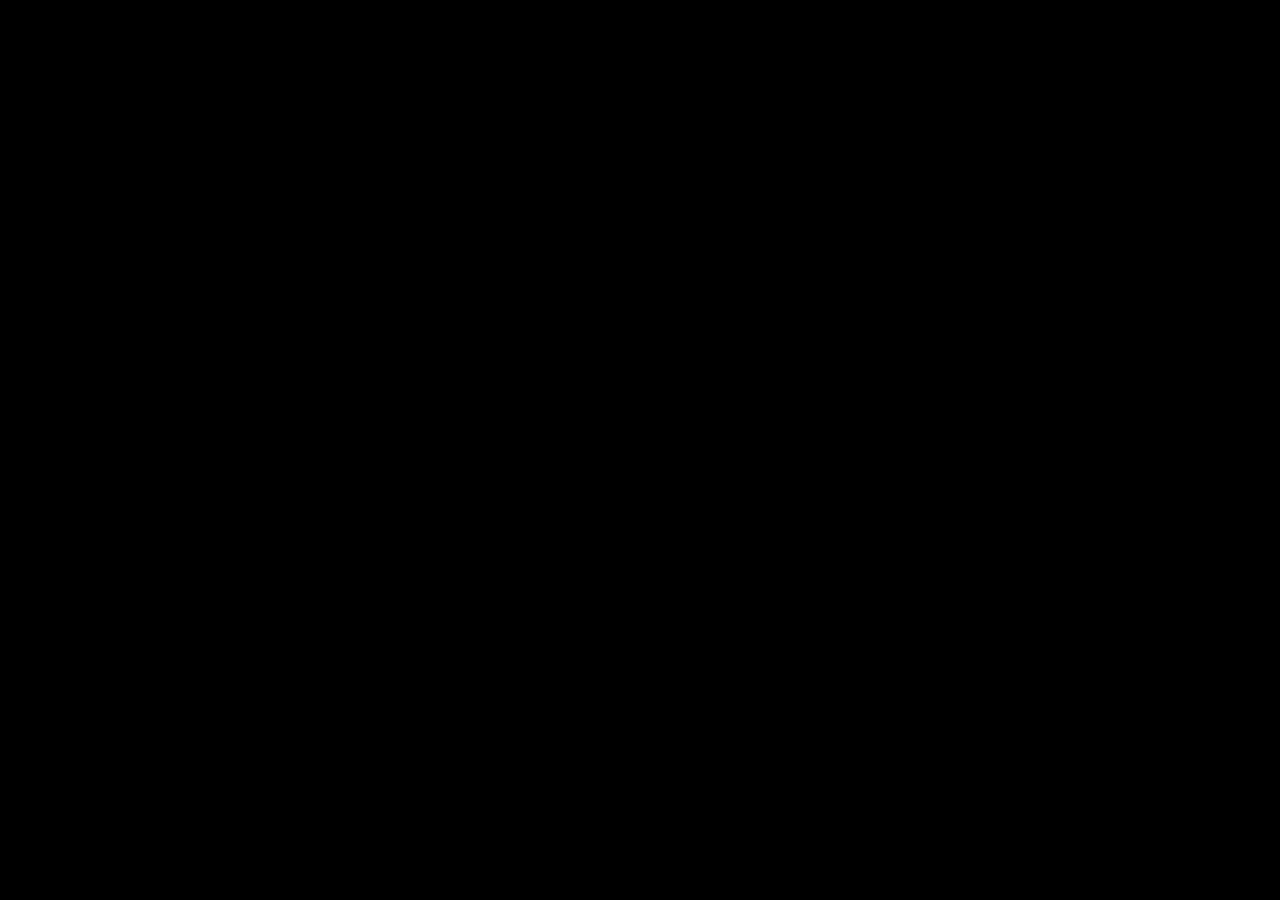
==== app/src/main/assets/web/index.html @ 659aedbf "Initial commit: Nullsave Android App with GitHub Actions build" ====
}<!doctype html><html lang="en"><head><meta charset="utf-8"/><meta name="viewport" content="width=device-width,initial-scale=1"/><title>Nullsave</title><style>*{margin:0;padding:0;box-sizing:border-box}body{background:#000;overflow:hidden}</style><script defer="defer" src="/static/js/main.8f9b6f5f.js"></script><link href="/static/css/main.c335e7bf.css" rel="stylesheet"></head><body><div id="root"></div></body></html
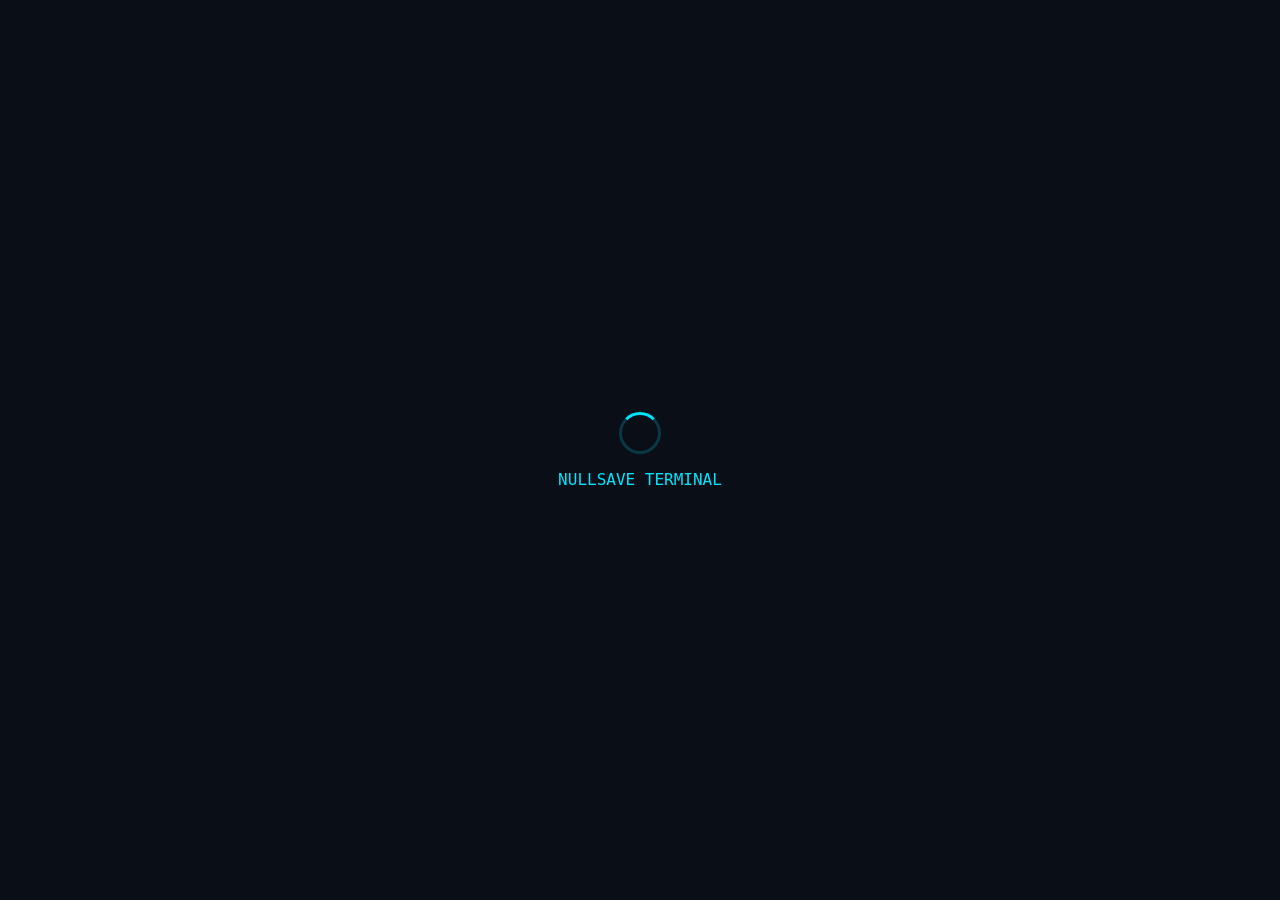
==== commit c33af2ec: "Fix black screen: inject mkElectron polyfill and direct local asset routing" ====
--- a/app/src/main/assets/web/index.html
+++ b/app/src/main/assets/web/index.html
@@ -1 +1,100 @@
-}<!doctype html><html lang="en"><head><meta charset="utf-8"/><meta name="viewport" content="width=device-width,initial-scale=1"/><title>Nullsave</title><style>*{margin:0;padding:0;box-sizing:border-box}body{background:#000;overflow:hidden}</style><script defer="defer" src="/static/js/main.8f9b6f5f.js"></script><link href="/static/css/main.c335e7bf.css" rel="stylesheet"></head><body><div id="root"></div></body></html+<!doctype html>
+<html lang="en">
+<head>
+  <meta charset="utf-8"/>
+  <meta name="viewport" content="width=device-width,initial-scale=1,maximum-scale=1,user-scalable=no"/>
+  <title>Nullsave</title>
+  <style>
+    * { margin:0; padding:0; box-sizing:border-box; }
+    html, body, #root { width:100%; height:100%; background:#0a0e17; color:#fff; overflow:hidden; }
+    #loading-splash {
+      position: fixed; inset: 0; display: flex; flex-direction: column;
+      align-items: center; justify-content: center; background: #0a0e17;
+      color: #00e5ff; font-family: monospace; font-size: 16px; z-index: 99999;
+      transition: opacity 0.5s ease;
+    }
+    .spinner {
+      width: 42px; height: 42px; border: 3px solid rgba(0,229,255,0.2);
+      border-top-color: #00e5ff; border-radius: 50%;
+      animation: spin 0.8s linear infinite; margin-bottom: 16px;
+    }
+    @keyframes spin { to { transform: rotate(360deg); } }
+  </style>
+  <script>
+    // Electron Polyfill for Mobile Environment
+    window.mkElectron = {
+      isElectron: true,
+      launchSecret: "nullsave-mobile-bridge",
+      openInNewWindow: function(data) { console.log("[Nullsave] openInNewWindow:", data); },
+      openExternal: function(url) { window.open(url, "_blank"); },
+      saveScreenshot: async function() { return { saved: false }; },
+      exportLog: async function() { return { saved: false }; },
+      fetchTrumpNews: async function() { return { ok: true, articles: [] }; },
+      getTermsAcceptance: async function() { return { version: 2, at: Date.now(), appVersion: "2.45.0" }; },
+      openAgreementView: async function() { return { ok: true }; },
+      openReportWindow: async function(key) { console.log("[Nullsave] openReportWindow:", key); return { ok: true }; },
+      openLearnWindow: async function(slug) { console.log("[Nullsave] openLearnWindow:", slug); return { ok: true }; },
+      googleSignIn: async function() { return { ok: false, error: "not_supported" }; },
+      appleSignIn: async function() { return { ok: false, error: "not_supported" }; },
+      secureSavePassword: async function(email, password) {
+        try {
+          localStorage.setItem("__ns_email", email);
+          localStorage.setItem("__ns_pass", password);
+        } catch(e) {}
+        return { ok: true };
+      },
+      secureLoadPassword: async function() {
+        try {
+          return {
+            ok: true,
+            email: localStorage.getItem("__ns_email") || "",
+            password: localStorage.getItem("__ns_pass") || ""
+          };
+        } catch(e) {
+          return { ok: true, email: "", password: "" };
+        }
+      },
+      secureClearPassword: async function() {
+        try {
+          localStorage.removeItem("__ns_email");
+          localStorage.removeItem("__ns_pass");
+        } catch(e) {}
+        return { ok: true };
+      },
+      downloadAndInstall: async function() { return { ok: false }; }
+    };
+
+    // Auto-remove splash when React mounts
+    window.addEventListener("DOMContentLoaded", function() {
+      var checkInterval = setInterval(function() {
+        var root = document.getElementById("root");
+        if (root && root.children.length > 0) {
+          var splash = document.getElementById("loading-splash");
+          if (splash) {
+            splash.style.opacity = "0";
+            setTimeout(function() { splash.remove(); }, 500);
+          }
+          clearInterval(checkInterval);
+        }
+      }, 100);
+      setTimeout(function() {
+        var splash = document.getElementById("loading-splash");
+        if (splash) { splash.remove(); }
+      }, 8000);
+    });
+
+    window.onerror = function(msg, url, line, col, error) {
+      console.error("[Nullsave JS Error]", msg, "at", url, ":", line);
+    };
+  </script>
+  <script defer="defer" src="/static/js/main.8f9b6f5f.js"></script>
+  <link href="/static/css/main.c335e7bf.css" rel="stylesheet"/>
+</head>
+<body>
+  <div id="loading-splash">
+    <div class="spinner"></div>
+    <div>NULLSAVE TERMINAL</div>
+  </div>
+  <div id="root"></div>
+</body>
+</html>
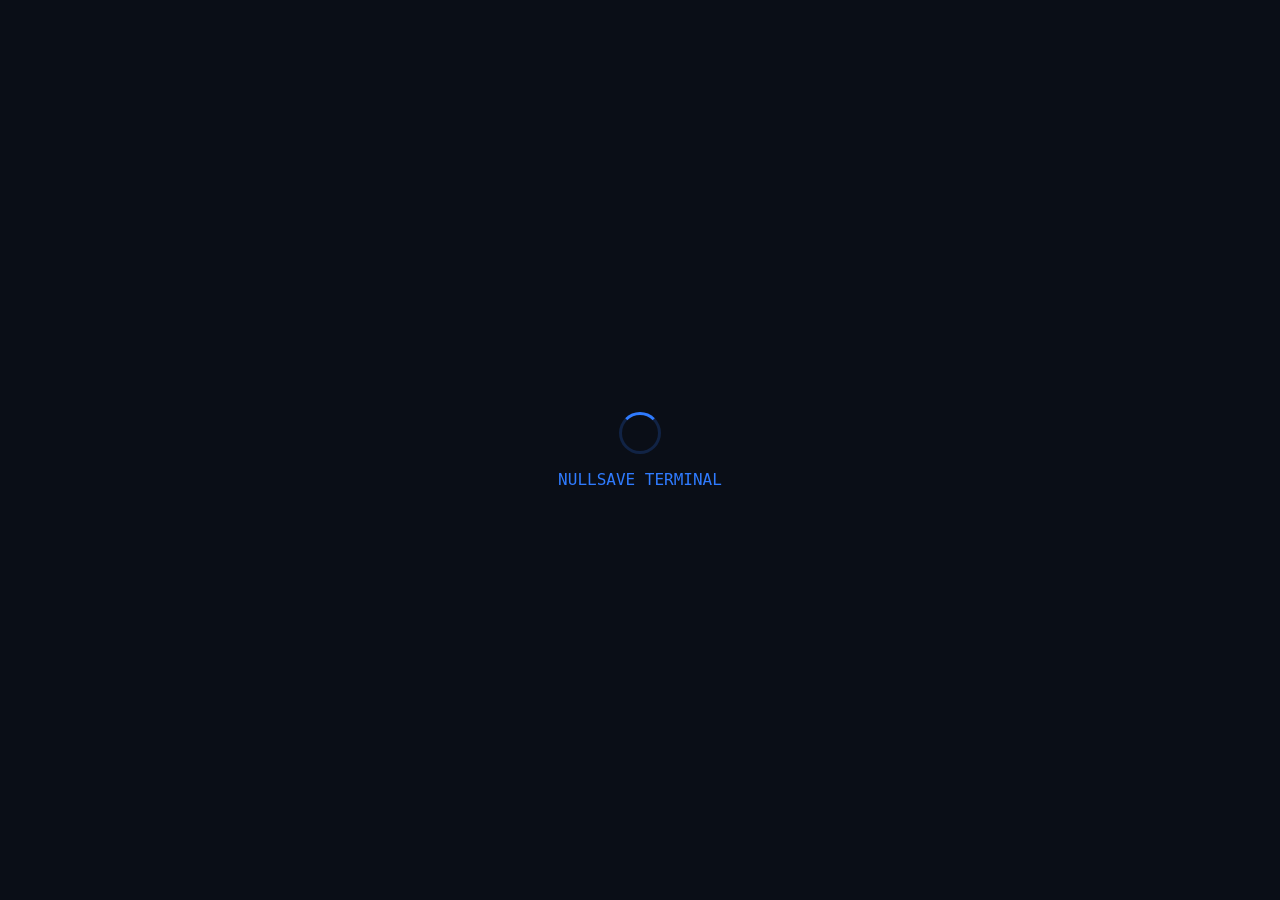
==== commit 2342e208: "Rebrand to NullSave, switch to ONE+ Blue theme, and decouple to private local API" ====
--- a/app/src/main/assets/web/index.html
+++ b/app/src/main/assets/web/index.html
@@ -10,12 +10,12 @@
     #loading-splash {
       position: fixed; inset: 0; display: flex; flex-direction: column;
       align-items: center; justify-content: center; background: #0a0e17;
-      color: #00e5ff; font-family: monospace; font-size: 16px; z-index: 99999;
+      color: #2f7bff; font-family: monospace; font-size: 16px; z-index: 99999;
       transition: opacity 0.5s ease;
     }
     .spinner {
-      width: 42px; height: 42px; border: 3px solid rgba(0,229,255,0.2);
-      border-top-color: #00e5ff; border-radius: 50%;
+      width: 42px; height: 42px; border: 3px solid rgba(47,123,255,0.2);
+      border-top-color: #2f7bff; border-radius: 50%;
       animation: spin 0.8s linear infinite; margin-bottom: 16px;
     }
     @keyframes spin { to { transform: rotate(360deg); } }
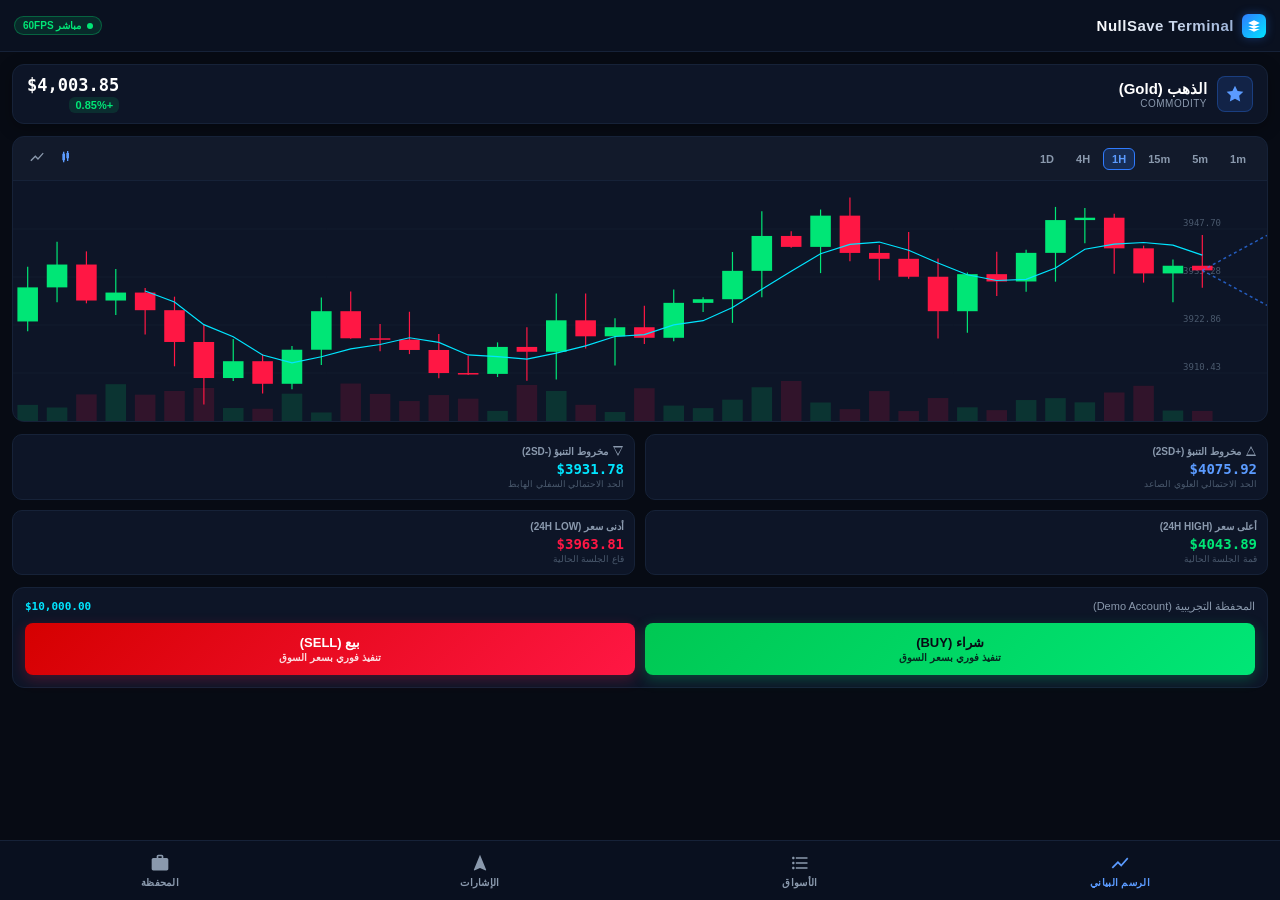
==== commit 85a4ccaa: "Deploy ultra-smooth native mobile terminal with real-time live Gold, Crypto, Forex feeds and interac" ====
--- a/app/src/main/assets/web/index.html
+++ b/app/src/main/assets/web/index.html
@@ -1,100 +1,227 @@
 <!doctype html>
-<html lang="en">
+<html lang="ar" dir="rtl">
 <head>
   <meta charset="utf-8"/>
-  <meta name="viewport" content="width=device-width,initial-scale=1,maximum-scale=1,user-scalable=no"/>
-  <title>Nullsave</title>
-  <style>
-    * { margin:0; padding:0; box-sizing:border-box; }
-    html, body, #root { width:100%; height:100%; background:#0a0e17; color:#fff; overflow:hidden; }
-    #loading-splash {
-      position: fixed; inset: 0; display: flex; flex-direction: column;
-      align-items: center; justify-content: center; background: #0a0e17;
-      color: #2f7bff; font-family: monospace; font-size: 16px; z-index: 99999;
-      transition: opacity 0.5s ease;
-    }
-    .spinner {
-      width: 42px; height: 42px; border: 3px solid rgba(47,123,255,0.2);
-      border-top-color: #2f7bff; border-radius: 50%;
-      animation: spin 0.8s linear infinite; margin-bottom: 16px;
-    }
-    @keyframes spin { to { transform: rotate(360deg); } }
-  </style>
-  <script>
-    // Electron Polyfill for Mobile Environment
-    window.mkElectron = {
-      isElectron: true,
-      launchSecret: "nullsave-mobile-bridge",
-      openInNewWindow: function(data) { console.log("[Nullsave] openInNewWindow:", data); },
-      openExternal: function(url) { window.open(url, "_blank"); },
-      saveScreenshot: async function() { return { saved: false }; },
-      exportLog: async function() { return { saved: false }; },
-      fetchTrumpNews: async function() { return { ok: true, articles: [] }; },
-      getTermsAcceptance: async function() { return { version: 2, at: Date.now(), appVersion: "2.45.0" }; },
-      openAgreementView: async function() { return { ok: true }; },
-      openReportWindow: async function(key) { console.log("[Nullsave] openReportWindow:", key); return { ok: true }; },
-      openLearnWindow: async function(slug) { console.log("[Nullsave] openLearnWindow:", slug); return { ok: true }; },
-      googleSignIn: async function() { return { ok: false, error: "not_supported" }; },
-      appleSignIn: async function() { return { ok: false, error: "not_supported" }; },
-      secureSavePassword: async function(email, password) {
-        try {
-          localStorage.setItem("__ns_email", email);
-          localStorage.setItem("__ns_pass", password);
-        } catch(e) {}
-        return { ok: true };
-      },
-      secureLoadPassword: async function() {
-        try {
-          return {
-            ok: true,
-            email: localStorage.getItem("__ns_email") || "",
-            password: localStorage.getItem("__ns_pass") || ""
-          };
-        } catch(e) {
-          return { ok: true, email: "", password: "" };
-        }
-      },
-      secureClearPassword: async function() {
-        try {
-          localStorage.removeItem("__ns_email");
-          localStorage.removeItem("__ns_pass");
-        } catch(e) {}
-        return { ok: true };
-      },
-      downloadAndInstall: async function() { return { ok: false }; }
-    };
-
-    // Auto-remove splash when React mounts
-    window.addEventListener("DOMContentLoaded", function() {
-      var checkInterval = setInterval(function() {
-        var root = document.getElementById("root");
-        if (root && root.children.length > 0) {
-          var splash = document.getElementById("loading-splash");
-          if (splash) {
-            splash.style.opacity = "0";
-            setTimeout(function() { splash.remove(); }, 500);
-          }
-          clearInterval(checkInterval);
-        }
-      }, 100);
-      setTimeout(function() {
-        var splash = document.getElementById("loading-splash");
-        if (splash) { splash.remove(); }
-      }, 8000);
-    });
-
-    window.onerror = function(msg, url, line, col, error) {
-      console.error("[Nullsave JS Error]", msg, "at", url, ":", line);
-    };
-  </script>
-  <script defer="defer" src="/static/js/main.8f9b6f5f.js"></script>
-  <link href="/static/css/main.c335e7bf.css" rel="stylesheet"/>
+  <meta name="viewport" content="width=device-width, initial-scale=1, maximum-scale=1, user-scalable=no, viewport-fit=cover"/>
+  <title>NullSave Terminal</title>
+  <link rel="stylesheet" href="terminal.css"/>
 </head>
 <body>
-  <div id="loading-splash">
-    <div class="spinner"></div>
-    <div>NULLSAVE TERMINAL</div>
-  </div>
-  <div id="root"></div>
+
+<div id="app-container">
+
+  <!-- Header -->
+  <header class="top-nav">
+    <div class="brand-badge">
+      <div class="brand-logo-icon">
+        <svg viewBox="0 0 24 24"><path d="M12 2L2 7l10 5 10-5-10-5zM2 17l10 5 10-5M2 12l10 5 10-5"/></svg>
+      </div>
+      <span class="brand-text">NullSave Terminal</span>
+    </div>
+
+    <div class="live-pill">
+      <span class="pulse-dot"></span>
+      <span>مباشر 60FPS</span>
+    </div>
+  </header>
+
+  <!-- Main Views Viewport -->
+  <main class="views-viewport">
+
+    <!-- 1. TERMINAL & CHART VIEW (Active by default) -->
+    <section id="view-terminal" class="tab-view active">
+
+      <!-- Asset Header Card -->
+      <div class="asset-selector-card" onclick="switchTab('watchlist')">
+        <div class="asset-info">
+          <div class="asset-icon-box" id="asset-icon">
+            <svg viewBox="0 0 24 24"><path d="M12 2l3.09 6.26L22 9.27l-5 4.87 1.18 6.88L12 17.77l-6.18 3.25L7 14.14 2 9.27l6.91-1.01L12 2z"/></svg>
+          </div>
+          <div>
+            <div class="asset-name" id="asset-name">الذهب (XAU/USD)</div>
+            <div class="asset-category" id="asset-category">السلع والمعادن الثمينة</div>
+          </div>
+        </div>
+
+        <div class="asset-price-box">
+          <div class="asset-main-price" id="asset-price">$4,003.85</div>
+          <span class="asset-change-pill positive" id="asset-change">+0.85%</span>
+        </div>
+      </div>
+
+      <!-- Chart Card -->
+      <div class="chart-card">
+        <div class="chart-header">
+          <div class="timeframe-group">
+            <button class="tf-btn" onclick="setTimeframe('1m', this)">1m</button>
+            <button class="tf-btn" onclick="setTimeframe('5m', this)">5m</button>
+            <button class="tf-btn" onclick="setTimeframe('15m', this)">15m</button>
+            <button class="tf-btn active" onclick="setTimeframe('1h', this)">1H</button>
+            <button class="tf-btn" onclick="setTimeframe('4h', this)">4H</button>
+            <button class="tf-btn" onclick="setTimeframe('1D', this)">1D</button>
+          </div>
+
+          <div class="chart-type-toggle">
+            <button class="chart-type-btn active" onclick="setChartType('candles', this)" title="شموع يابانية">
+              <svg width="16" height="16" viewBox="0 0 24 24" fill="currentColor"><path d="M9 4h2v3h-2zm0 13h2v3h-2zm-1-10h4v10H8zm7-4h2v5h-2zm0 11h2v4h-2zm-1-8h4v8h-4z"/></svg>
+            </button>
+            <button class="chart-type-btn" onclick="setChartType('line', this)" title="رسم خطي مساحي">
+              <svg width="16" height="16" viewBox="0 0 24 24" fill="currentColor"><path d="M3.5 18.49l6-6.01 4 4L22 6.92l-1.41-1.41-7.09 7.97-4-4L2 16.99z"/></svg>
+            </button>
+          </div>
+        </div>
+
+        <div class="canvas-container">
+          <div id="crosshair-info" class="chart-crosshair-info" style="display:none;"></div>
+          <canvas id="main-chart"></canvas>
+        </div>
+      </div>
+
+      <!-- Quant Indicators & Cones Grid -->
+      <div class="quant-grid">
+        <div class="metric-card">
+          <div class="metric-title">
+            <svg width="12" height="12" viewBox="0 0 24 24" fill="currentColor"><path d="M12 2L2 22h20L12 2zm0 3.99L19.53 19H4.47L12 5.99z"/></svg>
+            مخروط التنبؤ (+2SD)
+          </div>
+          <div class="metric-val" id="metric-cone-up" style="color:var(--accent-blue-light);">$4,075.90</div>
+          <div class="metric-sub">الحد الاحتمالي العلوي الصاعد</div>
+        </div>
+
+        <div class="metric-card">
+          <div class="metric-title">
+            <svg width="12" height="12" viewBox="0 0 24 24" fill="currentColor"><path d="M12 22L22 2H2l10 20zm0-3.99L4.47 5h15.06L12 18.01z"/></svg>
+            مخروط التنبؤ (-2SD)
+          </div>
+          <div class="metric-val" id="metric-cone-low" style="color:var(--accent-cyan);">$3,931.80</div>
+          <div class="metric-sub">الحد الاحتمالي السفلي الهابط</div>
+        </div>
+
+        <div class="metric-card">
+          <div class="metric-title">أعلى سعر (24h High)</div>
+          <div class="metric-val" id="metric-high" style="color:var(--green);">$4,042.80</div>
+          <div class="metric-sub">قمة الجلسة الحالية</div>
+        </div>
+
+        <div class="metric-card">
+          <div class="metric-title">أدنى سعر (24h Low)</div>
+          <div class="metric-val" id="metric-low" style="color:var(--red);">$3,975.50</div>
+          <div class="metric-sub">قاع الجلسة الحالية</div>
+        </div>
+      </div>
+
+      <!-- Trading Dock Simulator -->
+      <div class="trading-dock">
+        <div class="dock-header">
+          <span>المحفظة التجريبية (Demo Account)</span>
+          <span class="dock-balance" id="dock-balance">$10,000.00</span>
+        </div>
+
+        <div class="trade-btn-grid">
+          <button class="trade-btn btn-buy" onclick="executeTrade('BUY')">
+            <span>شراء (BUY)</span>
+            <span class="trade-btn-sub">تنفيذ فوري بسعر السوق</span>
+          </button>
+          <button class="trade-btn btn-sell" onclick="executeTrade('SELL')">
+            <span>بيع (SELL)</span>
+            <span class="trade-btn-sub">تنفيذ فوري بسعر السوق</span>
+          </button>
+        </div>
+      </div>
+
+    </section>
+
+    <!-- 2. WATCHLIST VIEW -->
+    <section id="view-watchlist" class="tab-view">
+      <div style="font-size:14px; font-weight:800; margin-bottom:10px; color:#fff;">قائمة الأسواق الحية (Live Markets)</div>
+      <div class="watchlist-card" id="watchlist-container"></div>
+    </section>
+
+    <!-- 3. QUANT SIGNALS VIEW -->
+    <section id="view-signals" class="tab-view">
+      <div class="signals-card">
+        <div class="signals-card-header">
+          <span>إشارات التداول الكمية (Algorithmic Quant Signals)</span>
+          <span style="font-size:10px; color:var(--accent-cyan);">محدثة لحظياً</span>
+        </div>
+
+        <div class="signal-row">
+          <div>
+            <span class="signal-type-badge buy-badge">شراء قوي</span>
+            <span style="font-weight:700; margin-right:8px; color:#fff;">الذهب XAU/USD</span>
+            <div style="font-size:10px; color:var(--text-muted); margin-top:2px;">هدف: $4,050.00 | وقف خسارة: $3,980.00</div>
+          </div>
+          <div style="text-align:left;">
+            <div style="font-size:12px; font-weight:800; color:var(--green);">دقة 87%</div>
+            <div style="font-size:9px; color:var(--text-dim);">GEX Positive</div>
+          </div>
+        </div>
+
+        <div class="signal-row">
+          <div>
+            <span class="signal-type-badge buy-badge">شراء</span>
+            <span style="font-weight:700; margin-right:8px; color:#fff;">بيتكوين BTC/USD</span>
+            <div style="font-size:10px; color:var(--text-muted); margin-top:2px;">هدف: $82,000.00 | وقف خسارة: $76,500.00</div>
+          </div>
+          <div style="text-align:left;">
+            <div style="font-size:12px; font-weight:800; color:var(--green);">دقة 82%</div>
+            <div style="font-size:9px; color:var(--text-dim);">Breakout</div>
+          </div>
+        </div>
+
+        <div class="signal-row">
+          <div>
+            <span class="signal-type-badge sell-badge">تصريف</span>
+            <span style="font-weight:700; margin-right:8px; color:#fff;">اليورو EUR/USD</span>
+            <div style="font-size:10px; color:var(--text-muted); margin-top:2px;">هدف: 1.0780 | وقف خسارة: 1.0910</div>
+          </div>
+          <div style="text-align:left;">
+            <div style="font-size:12px; font-weight:800; color:var(--red);">دقة 76%</div>
+            <div style="font-size:9px; color:var(--text-dim);">Resistance</div>
+          </div>
+        </div>
+      </div>
+    </section>
+
+    <!-- 4. PORTFOLIO & TRADES VIEW -->
+    <section id="view-portfolio" class="tab-view">
+      <div class="signals-card">
+        <div class="signals-card-header">
+          <span>الصفقات المفتوحة (Open Positions)</span>
+        </div>
+        <div id="positions-list">
+          <div style="text-align:center; padding:16px; color:#4a596d;">لا توجد صفقات مفتوحة حالياً</div>
+        </div>
+      </div>
+    </section>
+
+  </main>
+
+  <!-- Bottom Navigation Bar -->
+  <nav class="bottom-nav">
+    <div class="nav-item active" id="nav-terminal" onclick="switchTab('terminal')">
+      <svg viewBox="0 0 24 24"><path d="M3.5 18.49l6-6.01 4 4L22 6.92l-1.41-1.41-7.09 7.97-4-4L2 16.99z"/></svg>
+      <span class="nav-label">الرسم البياني</span>
+    </div>
+
+    <div class="nav-item" id="nav-watchlist" onclick="switchTab('watchlist')">
+      <svg viewBox="0 0 24 24"><path d="M4 10.5c-.83 0-1.5.67-1.5 1.5s.67 1.5 1.5 1.5 1.5-.67 1.5-1.5-.67-1.5-1.5-1.5zm0-6c-.83 0-1.5.67-1.5 1.5S3.17 7.5 4 7.5 5.5 6.83 5.5 6 4.83 4.5 4 4.5zm0 12c-.83 0-1.5.68-1.5 1.5s.68 1.5 1.5 1.5 1.5-.68 1.5-1.5-.67-1.5-1.5-1.5zM7 19h14v-2H7v2zm0-6h14v-2H7v2zm0-8v2h14V5H7z"/></svg>
+      <span class="nav-label">الأسواق</span>
+    </div>
+
+    <div class="nav-item" id="nav-signals" onclick="switchTab('signals')">
+      <svg viewBox="0 0 24 24"><path d="M12 2L4.5 20.29l.71.71L12 18l6.79 3 .71-.71z"/></svg>
+      <span class="nav-label">الإشارات</span>
+    </div>
+
+    <div class="nav-item" id="nav-portfolio" onclick="switchTab('portfolio')">
+      <svg viewBox="0 0 24 24"><path d="M20 6h-4V4c0-1.11-.89-2-2-2h-4c-1.11 0-2 .89-2 2v2H4c-1.11 0-1.99.89-1.99 2L2 19c0 1.11.89 2 2 2h16c1.11 0 2-.89 2-2V8c0-1.11-.89-2-2-2zm-6 0h-4V4h4v2z"/></svg>
+      <span class="nav-label">المحفظة</span>
+    </div>
+  </nav>
+
+</div>
+
+<script src="terminal.js"></script>
 </body>
 </html>
--- a/app/src/main/assets/web/terminal.css
+++ b/app/src/main/assets/web/terminal.css
@@ -0,0 +1,574 @@
+/* NullSave Mobile Terminal - ONE+ Blue Theme */
+:root {
+  --bg-main: #070b14;
+  --bg-card: #0d1527;
+  --bg-card-hover: #131e38;
+  --bg-header: #0a1120;
+  --accent-blue: #2f7bff;
+  --accent-blue-light: #5b9bff;
+  --accent-blue-glow: rgba(47, 123, 255, 0.35);
+  --accent-cyan: #00e5ff;
+  --green: #00e676;
+  --green-glow: rgba(0, 230, 118, 0.25);
+  --red: #ff1744;
+  --red-glow: rgba(255, 23, 68, 0.25);
+  --text-main: #f0f4f8;
+  --text-muted: #8a99ad;
+  --text-dim: #4a596d;
+  --border: #162238;
+  --border-active: #2f7bff;
+}
+
+* {
+  margin: 0;
+  padding: 0;
+  box-sizing: border-box;
+  -webkit-tap-highlight-color: transparent;
+  user-select: none;
+}
+
+html, body {
+  width: 100%;
+  height: 100%;
+  overflow: hidden;
+  background: var(--bg-main);
+  color: var(--text-main);
+  font-family: -apple-system, BlinkMacSystemFont, "Segoe UI", Roboto, "Helvetica Neue", Arial, sans-serif;
+  font-size: 13px;
+}
+
+#app-container {
+  display: flex;
+  flex-direction: column;
+  width: 100%;
+  height: 100%;
+  position: relative;
+}
+
+/* Header */
+.top-nav {
+  height: 52px;
+  background: var(--bg-header);
+  border-bottom: 1px solid var(--border);
+  display: flex;
+  align-items: center;
+  justify-content: space-between;
+  padding: 0 14px;
+  z-index: 100;
+}
+
+.brand-badge {
+  display: flex;
+  align-items: center;
+  gap: 8px;
+  font-weight: 800;
+  font-size: 15px;
+  letter-spacing: 0.5px;
+  color: #fff;
+}
+
+.brand-logo-icon {
+  width: 24px;
+  height: 24px;
+  background: linear-gradient(135deg, var(--accent-blue), var(--accent-cyan));
+  border-radius: 6px;
+  display: flex;
+  align-items: center;
+  justify-content: center;
+  box-shadow: 0 0 10px var(--accent-blue-glow);
+}
+
+.brand-logo-icon svg {
+  width: 14px;
+  height: 14px;
+  fill: #fff;
+}
+
+.brand-text {
+  background: linear-gradient(90deg, #fff, #9db4d9);
+  -webkit-background-clip: text;
+  -webkit-text-fill-color: transparent;
+}
+
+.live-pill {
+  display: flex;
+  align-items: center;
+  gap: 6px;
+  background: rgba(0, 230, 118, 0.12);
+  border: 1px solid rgba(0, 230, 118, 0.3);
+  padding: 3px 8px;
+  border-radius: 12px;
+  font-size: 10px;
+  font-weight: 700;
+  color: var(--green);
+}
+
+.pulse-dot {
+  width: 6px;
+  height: 6px;
+  background: var(--green);
+  border-radius: 50%;
+  animation: pulse 1.5s infinite;
+}
+
+@keyframes pulse {
+  0% { transform: scale(0.95); box-shadow: 0 0 0 0 rgba(0, 230, 118, 0.7); }
+  70% { transform: scale(1); box-shadow: 0 0 0 6px rgba(0, 230, 118, 0); }
+  100% { transform: scale(0.95); box-shadow: 0 0 0 0 rgba(0, 230, 118, 0); }
+}
+
+/* Views Container */
+.views-viewport {
+  flex: 1;
+  overflow-y: auto;
+  overflow-x: hidden;
+  position: relative;
+  -webkit-overflow-scrolling: touch;
+  padding-bottom: 64px;
+}
+
+.tab-view {
+  display: none;
+  padding: 12px;
+  animation: fadeIn 0.25s ease-out;
+}
+
+.tab-view.active {
+  display: block;
+}
+
+@keyframes fadeIn {
+  from { opacity: 0; transform: translateY(4px); }
+  to { opacity: 1; transform: translateY(0); }
+}
+
+/* Asset Selector Bar */
+.asset-selector-card {
+  background: var(--bg-card);
+  border: 1px solid var(--border);
+  border-radius: 12px;
+  padding: 10px 14px;
+  display: flex;
+  align-items: center;
+  justify-content: space-between;
+  margin-bottom: 12px;
+  box-shadow: 0 4px 16px rgba(0,0,0,0.3);
+}
+
+.asset-info {
+  display: flex;
+  align-items: center;
+  gap: 10px;
+}
+
+.asset-icon-box {
+  width: 36px;
+  height: 36px;
+  border-radius: 8px;
+  background: rgba(47, 123, 255, 0.15);
+  border: 1px solid rgba(47, 123, 255, 0.3);
+  display: flex;
+  align-items: center;
+  justify-content: center;
+}
+
+.asset-icon-box svg {
+  width: 20px;
+  height: 20px;
+  fill: var(--accent-blue-light);
+}
+
+.asset-name {
+  font-size: 15px;
+  font-weight: 700;
+  color: #fff;
+}
+
+.asset-category {
+  font-size: 10px;
+  color: var(--text-muted);
+  text-transform: uppercase;
+  letter-spacing: 0.5px;
+}
+
+.asset-price-box {
+  text-align: right;
+}
+
+.asset-main-price {
+  font-size: 17px;
+  font-weight: 800;
+  font-family: monospace;
+  color: #fff;
+  transition: color 0.3s;
+}
+
+.asset-change-pill {
+  font-size: 11px;
+  font-weight: 700;
+  padding: 2px 6px;
+  border-radius: 6px;
+  display: inline-block;
+  margin-top: 2px;
+}
+
+.positive {
+  color: var(--green);
+  background: rgba(0, 230, 118, 0.12);
+}
+
+.negative {
+  color: var(--red);
+  background: rgba(255, 23, 68, 0.12);
+}
+
+/* Chart Canvas & Controls */
+.chart-card {
+  background: var(--bg-card);
+  border: 1px solid var(--border);
+  border-radius: 12px;
+  overflow: hidden;
+  margin-bottom: 12px;
+  position: relative;
+}
+
+.chart-header {
+  display: flex;
+  align-items: center;
+  justify-content: space-between;
+  padding: 8px 12px;
+  background: rgba(255,255,255,0.02);
+  border-bottom: 1px solid var(--border);
+}
+
+.timeframe-group {
+  display: flex;
+  gap: 4px;
+}
+
+.tf-btn {
+  background: transparent;
+  border: 1px solid transparent;
+  color: var(--text-muted);
+  font-size: 11px;
+  font-weight: 700;
+  padding: 4px 8px;
+  border-radius: 6px;
+  cursor: pointer;
+  transition: all 0.2s;
+}
+
+.tf-btn.active {
+  background: rgba(47, 123, 255, 0.2);
+  border-color: var(--accent-blue);
+  color: var(--accent-blue-light);
+}
+
+.chart-type-toggle {
+  display: flex;
+  gap: 4px;
+}
+
+.chart-type-btn {
+  background: transparent;
+  border: none;
+  color: var(--text-muted);
+  cursor: pointer;
+  padding: 4px;
+  border-radius: 4px;
+}
+
+.chart-type-btn.active {
+  color: var(--accent-blue-light);
+}
+
+.canvas-container {
+  width: 100%;
+  height: 240px;
+  position: relative;
+}
+
+canvas {
+  width: 100%;
+  height: 100%;
+  display: block;
+}
+
+.chart-crosshair-info {
+  position: absolute;
+  top: 8px;
+  left: 10px;
+  font-size: 10px;
+  font-family: monospace;
+  color: var(--text-muted);
+  pointer-events: none;
+  display: flex;
+  gap: 8px;
+  background: rgba(13, 21, 39, 0.85);
+  padding: 2px 6px;
+  border-radius: 4px;
+  border: 1px solid var(--border);
+}
+
+/* Quant Analytics & Signals Cards */
+.quant-grid {
+  display: grid;
+  grid-template-columns: 1fr 1fr;
+  gap: 10px;
+  margin-bottom: 12px;
+}
+
+.metric-card {
+  background: var(--bg-card);
+  border: 1px solid var(--border);
+  border-radius: 10px;
+  padding: 10px;
+}
+
+.metric-title {
+  font-size: 10px;
+  text-transform: uppercase;
+  color: var(--text-muted);
+  font-weight: 700;
+  margin-bottom: 4px;
+  display: flex;
+  align-items: center;
+  gap: 4px;
+}
+
+.metric-val {
+  font-size: 14px;
+  font-weight: 800;
+  font-family: monospace;
+  color: #fff;
+}
+
+.metric-sub {
+  font-size: 9px;
+  color: var(--text-dim);
+  margin-top: 2px;
+}
+
+/* Order Book Depth & Signals */
+.signals-card {
+  background: var(--bg-card);
+  border: 1px solid var(--border);
+  border-radius: 12px;
+  padding: 12px;
+  margin-bottom: 12px;
+}
+
+.signals-card-header {
+  display: flex;
+  align-items: center;
+  justify-content: space-between;
+  font-size: 12px;
+  font-weight: 700;
+  margin-bottom: 10px;
+  color: #fff;
+}
+
+.signal-row {
+  display: flex;
+  align-items: center;
+  justify-content: space-between;
+  padding: 8px 0;
+  border-bottom: 1px solid rgba(255,255,255,0.04);
+}
+
+.signal-row:last-child {
+  border-bottom: none;
+}
+
+.signal-type-badge {
+  font-size: 10px;
+  font-weight: 800;
+  padding: 3px 8px;
+  border-radius: 6px;
+  text-transform: uppercase;
+}
+
+.buy-badge {
+  background: rgba(0, 230, 118, 0.15);
+  color: var(--green);
+  border: 1px solid rgba(0, 230, 118, 0.3);
+}
+
+.sell-badge {
+  background: rgba(255, 23, 68, 0.15);
+  color: var(--red);
+  border: 1px solid rgba(255, 23, 68, 0.3);
+}
+
+/* Trading Execution Dock */
+.trading-dock {
+  background: var(--bg-card);
+  border: 1px solid var(--border);
+  border-radius: 12px;
+  padding: 12px;
+  margin-bottom: 12px;
+}
+
+.dock-header {
+  display: flex;
+  align-items: center;
+  justify-content: space-between;
+  margin-bottom: 10px;
+  font-size: 11px;
+  color: var(--text-muted);
+}
+
+.dock-balance {
+  font-weight: 800;
+  font-family: monospace;
+  color: var(--accent-cyan);
+}
+
+.trade-btn-grid {
+  display: grid;
+  grid-template-columns: 1fr 1fr;
+  gap: 10px;
+}
+
+.trade-btn {
+  padding: 12px;
+  border-radius: 8px;
+  border: none;
+  font-size: 13px;
+  font-weight: 800;
+  cursor: pointer;
+  display: flex;
+  flex-direction: column;
+  align-items: center;
+  gap: 2px;
+  transition: transform 0.1s, opacity 0.2s;
+}
+
+.trade-btn:active {
+  transform: scale(0.97);
+}
+
+.btn-buy {
+  background: linear-gradient(135deg, #00c853, #00e676);
+  color: #070b14;
+  box-shadow: 0 4px 14px var(--green-glow);
+}
+
+.btn-sell {
+  background: linear-gradient(135deg, #d50000, #ff1744);
+  color: #fff;
+  box-shadow: 0 4px 14px var(--red-glow);
+}
+
+.trade-btn-sub {
+  font-size: 10px;
+  font-weight: 600;
+  opacity: 0.85;
+}
+
+/* Watchlist Table */
+.watchlist-card {
+  background: var(--bg-card);
+  border: 1px solid var(--border);
+  border-radius: 12px;
+  overflow: hidden;
+}
+
+.wl-item {
+  display: flex;
+  align-items: center;
+  justify-content: space-between;
+  padding: 12px 14px;
+  border-bottom: 1px solid var(--border);
+  cursor: pointer;
+  transition: background 0.2s;
+}
+
+.wl-item:active {
+  background: var(--bg-card-hover);
+}
+
+.wl-item:last-child {
+  border-bottom: none;
+}
+
+.wl-left {
+  display: flex;
+  align-items: center;
+  gap: 10px;
+}
+
+.wl-icon {
+  width: 32px;
+  height: 32px;
+  border-radius: 6px;
+  background: rgba(255,255,255,0.04);
+  display: flex;
+  align-items: center;
+  justify-content: center;
+}
+
+.wl-name {
+  font-size: 13px;
+  font-weight: 700;
+  color: #fff;
+}
+
+.wl-cat {
+  font-size: 10px;
+  color: var(--text-dim);
+}
+
+.wl-right {
+  text-align: right;
+}
+
+.wl-price {
+  font-size: 14px;
+  font-weight: 800;
+  font-family: monospace;
+  color: #fff;
+}
+
+/* Bottom Tab Navigation Bar */
+.bottom-nav {
+  position: fixed;
+  bottom: 0;
+  left: 0;
+  width: 100%;
+  height: 60px;
+  background: rgba(10, 17, 32, 0.95);
+  backdrop-filter: blur(12px);
+  -webkit-backdrop-filter: blur(12px);
+  border-top: 1px solid var(--border);
+  display: grid;
+  grid-template-columns: repeat(4, 1fr);
+  z-index: 1000;
+}
+
+.nav-item {
+  display: flex;
+  flex-direction: column;
+  align-items: center;
+  justify-content: center;
+  gap: 4px;
+  color: var(--text-muted);
+  cursor: pointer;
+  transition: color 0.2s;
+}
+
+.nav-item.active {
+  color: var(--accent-blue-light);
+}
+
+.nav-item svg {
+  width: 20px;
+  height: 20px;
+  fill: currentColor;
+}
+
+.nav-label {
+  font-size: 10px;
+  font-weight: 700;
+  letter-spacing: 0.3px;
+}
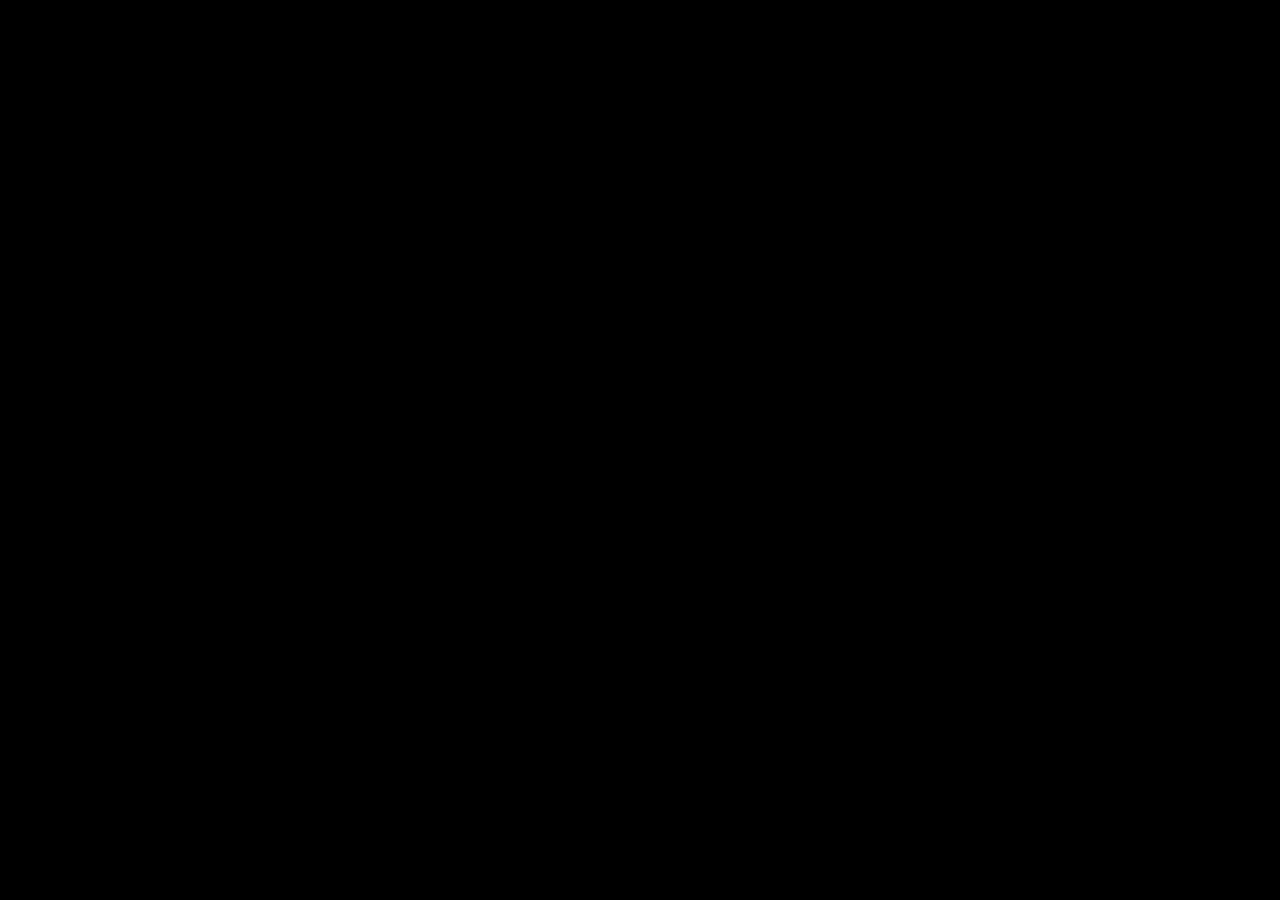
==== commit f0eb1865: "Restore exact original desktop terminal React interface with all tools, ONE+ Blue theme, NullSave br" ====
--- a/app/src/main/assets/web/index.html
+++ b/app/src/main/assets/web/index.html
@@ -1,227 +1,54 @@
 <!doctype html>
-<html lang="ar" dir="rtl">
+<html lang="en">
 <head>
   <meta charset="utf-8"/>
-  <meta name="viewport" content="width=device-width, initial-scale=1, maximum-scale=1, user-scalable=no, viewport-fit=cover"/>
+  <meta name="viewport" content="width=1380, initial-scale=0.55, minimum-scale=0.25, maximum-scale=3.0, user-scalable=yes"/>
   <title>NullSave Terminal</title>
-  <link rel="stylesheet" href="terminal.css"/>
+  <style>
+    * { margin: 0; padding: 0; box-sizing: border-box; }
+    html, body {
+      background: #000;
+      color: #e0e0e0;
+      width: 100%;
+      height: 100%;
+      min-width: 1380px;
+      overflow: auto;
+      -webkit-overflow-scrolling: touch;
+    }
+    #root {
+      width: 100%;
+      min-height: 100%;
+    }
+  </style>
+  <script>
+    // Electron bridge polyfill for mobile WebView
+    window.mkElectron = {
+      isElectron: true,
+      launchSecret: "nullsave-secret-key",
+      openInNewWindow: function(opts) { console.log("[NullSave] openInNewWindow", opts); },
+      openExternal: function(url) { window.open(url, '_blank'); },
+      saveScreenshot: function() { console.log("[NullSave] saveScreenshot"); },
+      exportLog: function() { console.log("[NullSave] exportLog"); },
+      fetchTrumpNews: function() { return Promise.resolve([]); },
+      getTermsAcceptance: function() { return Promise.resolve({ accepted: true, version: 2, at: Date.now() }); },
+      openAgreementView: function() {},
+      openReportWindow: function() {},
+      openLearnWindow: function(slug) { window.location.href = '/learn-presentations/' + slug + '/index.html'; },
+      secureSavePassword: function() { return Promise.resolve(true); },
+      secureLoadPassword: function() { return Promise.resolve(""); },
+      secureClearPassword: function() { return Promise.resolve(true); },
+      downloadAndInstall: function() {}
+    };
+
+    window.onerror = function(msg, url, line, col, err) {
+      console.warn("[NullSave Error]", msg, "at", url, line, col, err);
+      return false;
+    };
+  </script>
+  <script defer="defer" src="/static/js/main.8f9b6f5f.js"></script>
+  <link href="/static/css/main.c335e7bf.css" rel="stylesheet"/>
 </head>
 <body>
-
-<div id="app-container">
-
-  <!-- Header -->
-  <header class="top-nav">
-    <div class="brand-badge">
-      <div class="brand-logo-icon">
-        <svg viewBox="0 0 24 24"><path d="M12 2L2 7l10 5 10-5-10-5zM2 17l10 5 10-5M2 12l10 5 10-5"/></svg>
-      </div>
-      <span class="brand-text">NullSave Terminal</span>
-    </div>
-
-    <div class="live-pill">
-      <span class="pulse-dot"></span>
-      <span>مباشر 60FPS</span>
-    </div>
-  </header>
-
-  <!-- Main Views Viewport -->
-  <main class="views-viewport">
-
-    <!-- 1. TERMINAL & CHART VIEW (Active by default) -->
-    <section id="view-terminal" class="tab-view active">
-
-      <!-- Asset Header Card -->
-      <div class="asset-selector-card" onclick="switchTab('watchlist')">
-        <div class="asset-info">
-          <div class="asset-icon-box" id="asset-icon">
-            <svg viewBox="0 0 24 24"><path d="M12 2l3.09 6.26L22 9.27l-5 4.87 1.18 6.88L12 17.77l-6.18 3.25L7 14.14 2 9.27l6.91-1.01L12 2z"/></svg>
-          </div>
-          <div>
-            <div class="asset-name" id="asset-name">الذهب (XAU/USD)</div>
-            <div class="asset-category" id="asset-category">السلع والمعادن الثمينة</div>
-          </div>
-        </div>
-
-        <div class="asset-price-box">
-          <div class="asset-main-price" id="asset-price">$4,003.85</div>
-          <span class="asset-change-pill positive" id="asset-change">+0.85%</span>
-        </div>
-      </div>
-
-      <!-- Chart Card -->
-      <div class="chart-card">
-        <div class="chart-header">
-          <div class="timeframe-group">
-            <button class="tf-btn" onclick="setTimeframe('1m', this)">1m</button>
-            <button class="tf-btn" onclick="setTimeframe('5m', this)">5m</button>
-            <button class="tf-btn" onclick="setTimeframe('15m', this)">15m</button>
-            <button class="tf-btn active" onclick="setTimeframe('1h', this)">1H</button>
-            <button class="tf-btn" onclick="setTimeframe('4h', this)">4H</button>
-            <button class="tf-btn" onclick="setTimeframe('1D', this)">1D</button>
-          </div>
-
-          <div class="chart-type-toggle">
-            <button class="chart-type-btn active" onclick="setChartType('candles', this)" title="شموع يابانية">
-              <svg width="16" height="16" viewBox="0 0 24 24" fill="currentColor"><path d="M9 4h2v3h-2zm0 13h2v3h-2zm-1-10h4v10H8zm7-4h2v5h-2zm0 11h2v4h-2zm-1-8h4v8h-4z"/></svg>
-            </button>
-            <button class="chart-type-btn" onclick="setChartType('line', this)" title="رسم خطي مساحي">
-              <svg width="16" height="16" viewBox="0 0 24 24" fill="currentColor"><path d="M3.5 18.49l6-6.01 4 4L22 6.92l-1.41-1.41-7.09 7.97-4-4L2 16.99z"/></svg>
-            </button>
-          </div>
-        </div>
-
-        <div class="canvas-container">
-          <div id="crosshair-info" class="chart-crosshair-info" style="display:none;"></div>
-          <canvas id="main-chart"></canvas>
-        </div>
-      </div>
-
-      <!-- Quant Indicators & Cones Grid -->
-      <div class="quant-grid">
-        <div class="metric-card">
-          <div class="metric-title">
-            <svg width="12" height="12" viewBox="0 0 24 24" fill="currentColor"><path d="M12 2L2 22h20L12 2zm0 3.99L19.53 19H4.47L12 5.99z"/></svg>
-            مخروط التنبؤ (+2SD)
-          </div>
-          <div class="metric-val" id="metric-cone-up" style="color:var(--accent-blue-light);">$4,075.90</div>
-          <div class="metric-sub">الحد الاحتمالي العلوي الصاعد</div>
-        </div>
-
-        <div class="metric-card">
-          <div class="metric-title">
-            <svg width="12" height="12" viewBox="0 0 24 24" fill="currentColor"><path d="M12 22L22 2H2l10 20zm0-3.99L4.47 5h15.06L12 18.01z"/></svg>
-            مخروط التنبؤ (-2SD)
-          </div>
-          <div class="metric-val" id="metric-cone-low" style="color:var(--accent-cyan);">$3,931.80</div>
-          <div class="metric-sub">الحد الاحتمالي السفلي الهابط</div>
-        </div>
-
-        <div class="metric-card">
-          <div class="metric-title">أعلى سعر (24h High)</div>
-          <div class="metric-val" id="metric-high" style="color:var(--green);">$4,042.80</div>
-          <div class="metric-sub">قمة الجلسة الحالية</div>
-        </div>
-
-        <div class="metric-card">
-          <div class="metric-title">أدنى سعر (24h Low)</div>
-          <div class="metric-val" id="metric-low" style="color:var(--red);">$3,975.50</div>
-          <div class="metric-sub">قاع الجلسة الحالية</div>
-        </div>
-      </div>
-
-      <!-- Trading Dock Simulator -->
-      <div class="trading-dock">
-        <div class="dock-header">
-          <span>المحفظة التجريبية (Demo Account)</span>
-          <span class="dock-balance" id="dock-balance">$10,000.00</span>
-        </div>
-
-        <div class="trade-btn-grid">
-          <button class="trade-btn btn-buy" onclick="executeTrade('BUY')">
-            <span>شراء (BUY)</span>
-            <span class="trade-btn-sub">تنفيذ فوري بسعر السوق</span>
-          </button>
-          <button class="trade-btn btn-sell" onclick="executeTrade('SELL')">
-            <span>بيع (SELL)</span>
-            <span class="trade-btn-sub">تنفيذ فوري بسعر السوق</span>
-          </button>
-        </div>
-      </div>
-
-    </section>
-
-    <!-- 2. WATCHLIST VIEW -->
-    <section id="view-watchlist" class="tab-view">
-      <div style="font-size:14px; font-weight:800; margin-bottom:10px; color:#fff;">قائمة الأسواق الحية (Live Markets)</div>
-      <div class="watchlist-card" id="watchlist-container"></div>
-    </section>
-
-    <!-- 3. QUANT SIGNALS VIEW -->
-    <section id="view-signals" class="tab-view">
-      <div class="signals-card">
-        <div class="signals-card-header">
-          <span>إشارات التداول الكمية (Algorithmic Quant Signals)</span>
-          <span style="font-size:10px; color:var(--accent-cyan);">محدثة لحظياً</span>
-        </div>
-
-        <div class="signal-row">
-          <div>
-            <span class="signal-type-badge buy-badge">شراء قوي</span>
-            <span style="font-weight:700; margin-right:8px; color:#fff;">الذهب XAU/USD</span>
-            <div style="font-size:10px; color:var(--text-muted); margin-top:2px;">هدف: $4,050.00 | وقف خسارة: $3,980.00</div>
-          </div>
-          <div style="text-align:left;">
-            <div style="font-size:12px; font-weight:800; color:var(--green);">دقة 87%</div>
-            <div style="font-size:9px; color:var(--text-dim);">GEX Positive</div>
-          </div>
-        </div>
-
-        <div class="signal-row">
-          <div>
-            <span class="signal-type-badge buy-badge">شراء</span>
-            <span style="font-weight:700; margin-right:8px; color:#fff;">بيتكوين BTC/USD</span>
-            <div style="font-size:10px; color:var(--text-muted); margin-top:2px;">هدف: $82,000.00 | وقف خسارة: $76,500.00</div>
-          </div>
-          <div style="text-align:left;">
-            <div style="font-size:12px; font-weight:800; color:var(--green);">دقة 82%</div>
-            <div style="font-size:9px; color:var(--text-dim);">Breakout</div>
-          </div>
-        </div>
-
-        <div class="signal-row">
-          <div>
-            <span class="signal-type-badge sell-badge">تصريف</span>
-            <span style="font-weight:700; margin-right:8px; color:#fff;">اليورو EUR/USD</span>
-            <div style="font-size:10px; color:var(--text-muted); margin-top:2px;">هدف: 1.0780 | وقف خسارة: 1.0910</div>
-          </div>
-          <div style="text-align:left;">
-            <div style="font-size:12px; font-weight:800; color:var(--red);">دقة 76%</div>
-            <div style="font-size:9px; color:var(--text-dim);">Resistance</div>
-          </div>
-        </div>
-      </div>
-    </section>
-
-    <!-- 4. PORTFOLIO & TRADES VIEW -->
-    <section id="view-portfolio" class="tab-view">
-      <div class="signals-card">
-        <div class="signals-card-header">
-          <span>الصفقات المفتوحة (Open Positions)</span>
-        </div>
-        <div id="positions-list">
-          <div style="text-align:center; padding:16px; color:#4a596d;">لا توجد صفقات مفتوحة حالياً</div>
-        </div>
-      </div>
-    </section>
-
-  </main>
-
-  <!-- Bottom Navigation Bar -->
-  <nav class="bottom-nav">
-    <div class="nav-item active" id="nav-terminal" onclick="switchTab('terminal')">
-      <svg viewBox="0 0 24 24"><path d="M3.5 18.49l6-6.01 4 4L22 6.92l-1.41-1.41-7.09 7.97-4-4L2 16.99z"/></svg>
-      <span class="nav-label">الرسم البياني</span>
-    </div>
-
-    <div class="nav-item" id="nav-watchlist" onclick="switchTab('watchlist')">
-      <svg viewBox="0 0 24 24"><path d="M4 10.5c-.83 0-1.5.67-1.5 1.5s.67 1.5 1.5 1.5 1.5-.67 1.5-1.5-.67-1.5-1.5-1.5zm0-6c-.83 0-1.5.67-1.5 1.5S3.17 7.5 4 7.5 5.5 6.83 5.5 6 4.83 4.5 4 4.5zm0 12c-.83 0-1.5.68-1.5 1.5s.68 1.5 1.5 1.5 1.5-.68 1.5-1.5-.67-1.5-1.5-1.5zM7 19h14v-2H7v2zm0-6h14v-2H7v2zm0-8v2h14V5H7z"/></svg>
-      <span class="nav-label">الأسواق</span>
-    </div>
-
-    <div class="nav-item" id="nav-signals" onclick="switchTab('signals')">
-      <svg viewBox="0 0 24 24"><path d="M12 2L4.5 20.29l.71.71L12 18l6.79 3 .71-.71z"/></svg>
-      <span class="nav-label">الإشارات</span>
-    </div>
-
-    <div class="nav-item" id="nav-portfolio" onclick="switchTab('portfolio')">
-      <svg viewBox="0 0 24 24"><path d="M20 6h-4V4c0-1.11-.89-2-2-2h-4c-1.11 0-2 .89-2 2v2H4c-1.11 0-1.99.89-1.99 2L2 19c0 1.11.89 2 2 2h16c1.11 0 2-.89 2-2V8c0-1.11-.89-2-2-2zm-6 0h-4V4h4v2z"/></svg>
-      <span class="nav-label">المحفظة</span>
-    </div>
-  </nav>
-
-</div>
-
-<script src="terminal.js"></script>
+  <div id="root"></div>
 </body>
 </html>
